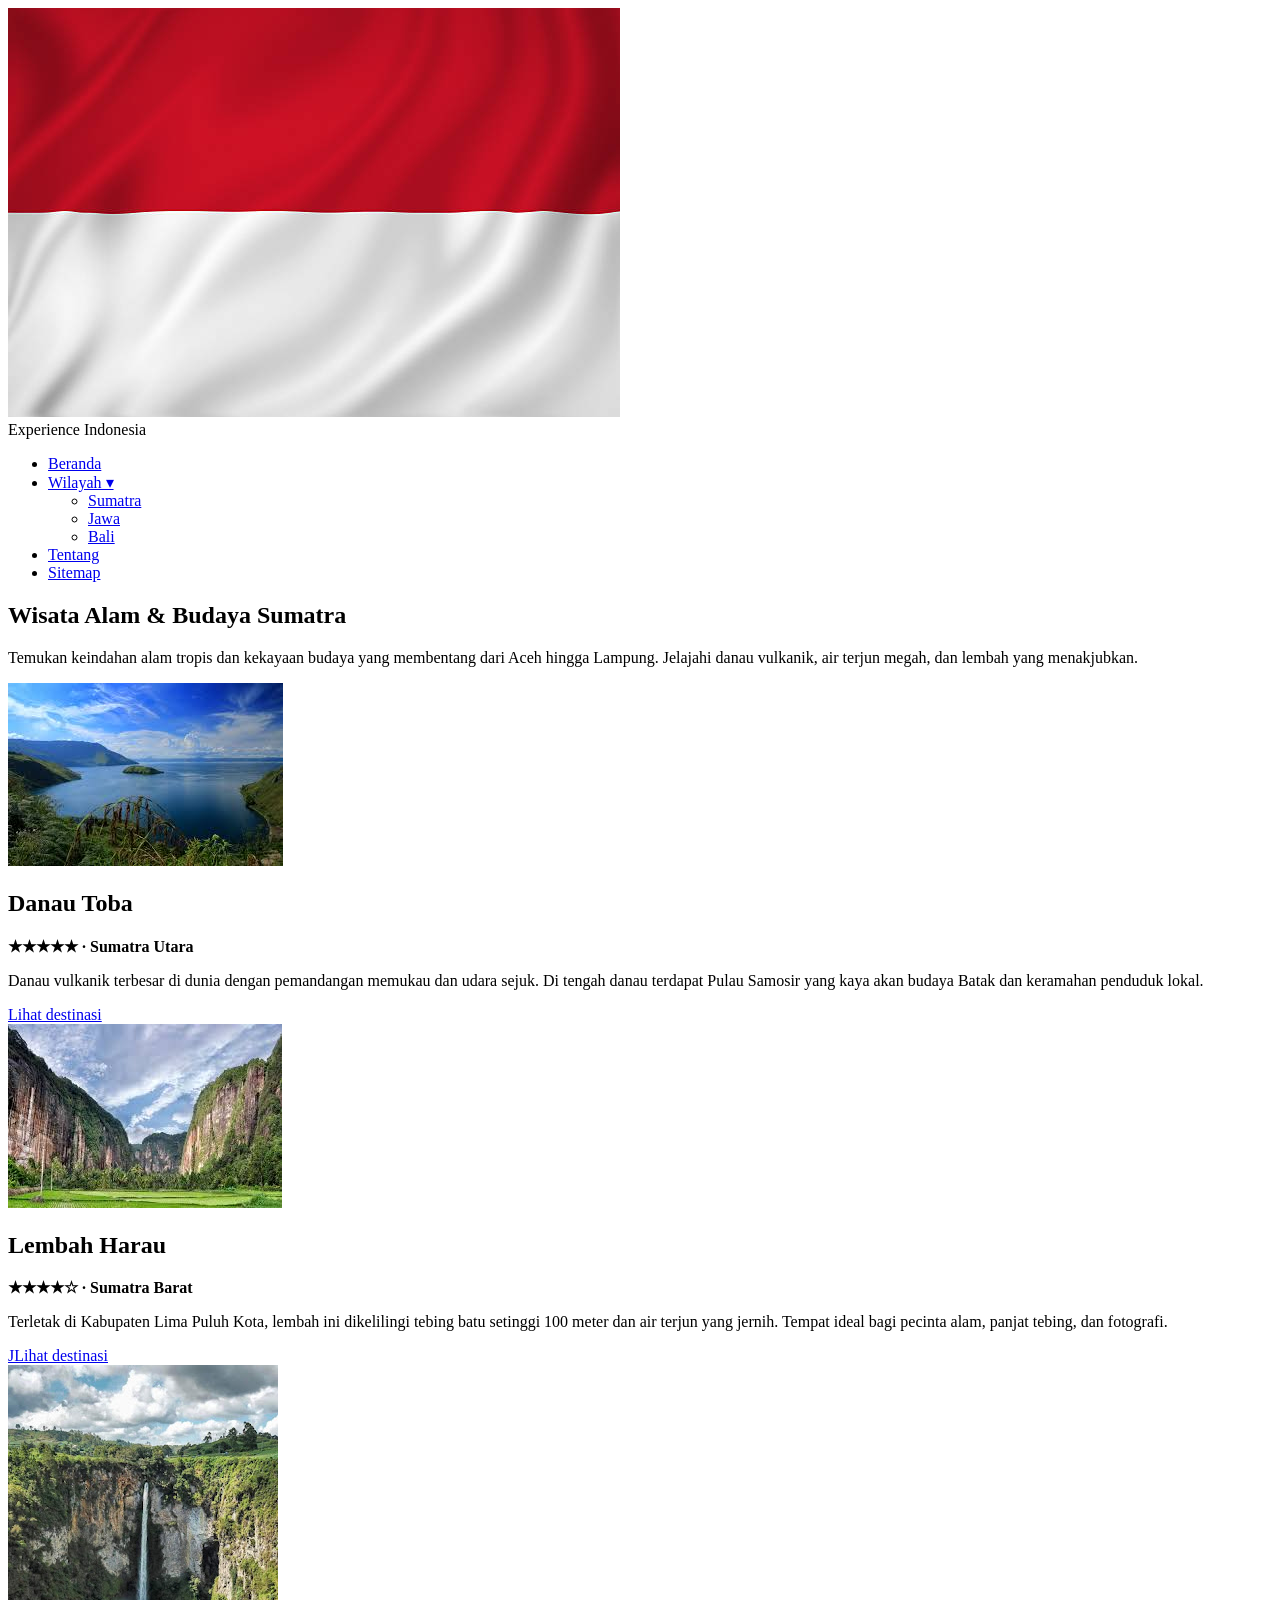
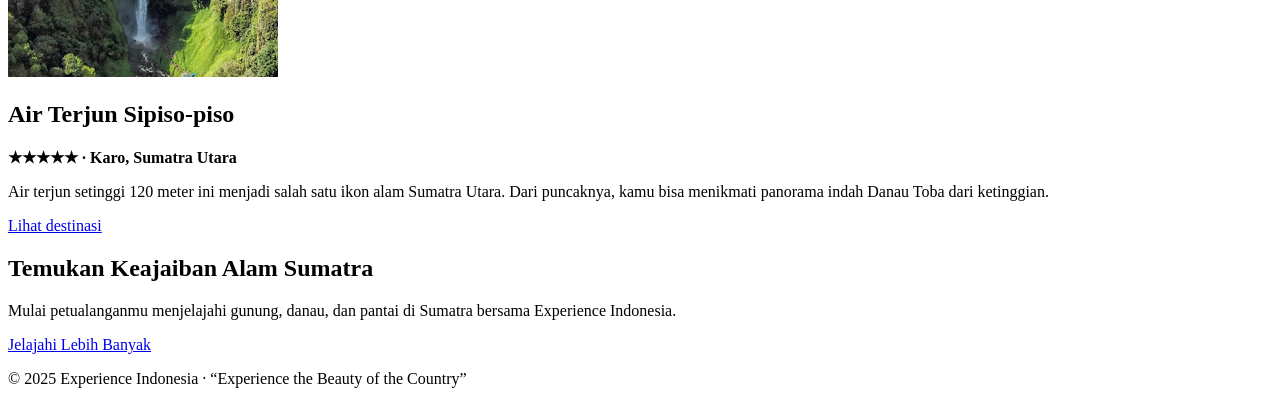
==== WisataSumatra.html @ 24ee21bb "Add files via upload" ====
<!DOCTYPE html>
<html lang="id">
<head>
    <meta charset="UTF-8">
    <meta name="viewport" content="width=device-width, initial-scale=1.0">
    <title>Wisata Sumatra | Experience Indonesia</title>
    <link rel="stylesheet" href="Wisata.css">
</head>
<body>
    <!-- ===== Navbar ===== -->
    <header class="navbar">
        <div class="nav-container">
            <div class="nav-left">
                <div class="logo">
                    <img src="INDONESIA.jpg" alt="Indonesia">
                </div>
                <span class="brand">Experience Indonesia</span>
            </div>
            <nav>
                <ul>
                    <li><a href="index.html">Beranda</a></li>
                    <li>
                        <a href="#">Wilayah ▾</a>
                        <ul>
                            <li><a href="TentangSumatra.html">Sumatra</a></li>
                            <li><a href="TentangJawa.html">Jawa</a></li>
                            <li><a href="TentangBali.html">Bali</a></li>
                        </ul>
                    </li>
                    <li><a href="Tentang.html">Tentang</a></li>
                    <li><a href="Sitemap.html">Sitemap</a></li>
                </ul>
            </nav>
        </div>
    </header>

    <!-- ===== Hero Section ===== -->
    <section class="hero">
        <div class="hero-text">
            <h1>Wisata Alam & Budaya Sumatra</h1>
            <p>Temukan keindahan alam tropis dan kekayaan budaya yang membentang dari Aceh hingga Lampung.  
            Jelajahi danau vulkanik, air terjun megah, dan lembah yang menakjubkan.</p>
        </div>
    </section>

    <!-- ===== Destinasi Section ===== -->
    <section class="destination-section">
        <div class="destination-card">
            <img src="Hanananu.jpg" alt="Danau Toba">
            <div class="destination-info">
                <h2>Danau Toba</h2>
                <p><strong>★★★★★ · Sumatra Utara</strong></p>
                <p>Danau vulkanik terbesar di dunia dengan pemandangan memukau dan udara sejuk.  
                Di tengah danau terdapat Pulau Samosir yang kaya akan budaya Batak dan keramahan penduduk lokal.</p>
                <a href="https://www.google.com/maps/place/Danau+Toba/@2.610761,98.8359673,10z/data=!3m1!4b1!4m6!3m5!1s0x3031de07a843b6ad:0xc018edffa69c0d05!8m2!3d2.7860786!4d98.6160674!16zL20vMDRuNGY?entry=ttu&g_ep=EgoyMDI1MTEwNC4xIKXMDSoASAFQAw%3D%3D" class="btn">Lihat destinasi</a>
            </div>
        </div>

        <div class="destination-card reverse">
            <img src="Lembah Harau.jpeg" alt="Lembah Harau">
            <div class="destination-info">
                <h2>Lembah Harau</h2>
                <p><strong>★★★★☆ · Sumatra Barat</strong></p>
                <p>Terletak di Kabupaten Lima Puluh Kota, lembah ini dikelilingi tebing batu setinggi 100 meter dan air terjun yang jernih.  
                Tempat ideal bagi pecinta alam, panjat tebing, dan fotografi.</p>
                <a href="www.google.com/maps/place/Lembah+Harau/@-0.1070686,100.6669716,15z/data=!4m10!1m2!2m1!1slembah+harau!3m6!1s0x2e2ab31922ab0fdf:0x581641322ca49a0e!8m2!3d-0.1100325!4d100.6641113!15sCgxsZW1iYWggaGFyYXWSARJ0b3VyaXN0X2F0dHJhY3Rpb27gAQA!16s%2Fg%2F11h9ksgyv4?entry=ttu&g_ep=EgoyMDI1MTEwNC4xIKXMDSoASAFQAw%3D%3D" class="btn">JLihat destinasi</a>
            </div>
        </div>

        <div class="destination-card">
            <img src="Air Terjun Sipiso-piso.jpg" alt="Air Terjun Sipiso-piso">
            <div class="destination-info">
                <h2>Air Terjun Sipiso-piso</h2>
                <p><strong>★★★★★ · Karo, Sumatra Utara</strong></p>
                <p>Air terjun setinggi 120 meter ini menjadi salah satu ikon alam Sumatra Utara.  
                Dari puncaknya, kamu bisa menikmati panorama indah Danau Toba dari ketinggian.</p>
                <a href="https://www.google.com/maps/place/Air+Terjun+Sipisopiso/@2.9164873,98.5195038,17z/data=!3m1!4b1!4m6!3m5!1s0x3031ad70b69431e9:0x8d2b0d8b4069f47f!8m2!3d2.9164873!4d98.5195038!16s%2Fg%2F11c1g6qdhc?entry=ttu&g_ep=EgoyMDI1MTEwNC4xIKXMDSoASAFQAw%3D%3D" class="btn">Lihat destinasi</a>
            </div>
        </div>
    </section>

    <!-- ===== CTA Section ===== -->
    <section class="cta">
        <h2>Temukan Keajaiban Alam Sumatra</h2>
        <p>Mulai petualanganmu menjelajahi gunung, danau, dan pantai di Sumatra bersama Experience Indonesia.</p>
        <a href="TentangSumatra.html" class="btn-cta">Jelajahi Lebih Banyak</a>
    </section>

    <!-- ===== Footer ===== -->
    <footer class="footer">
        <p>&copy; 2025 Experience Indonesia · “Experience the Beauty of the Country”</p>
    </footer>
</body>
</html>
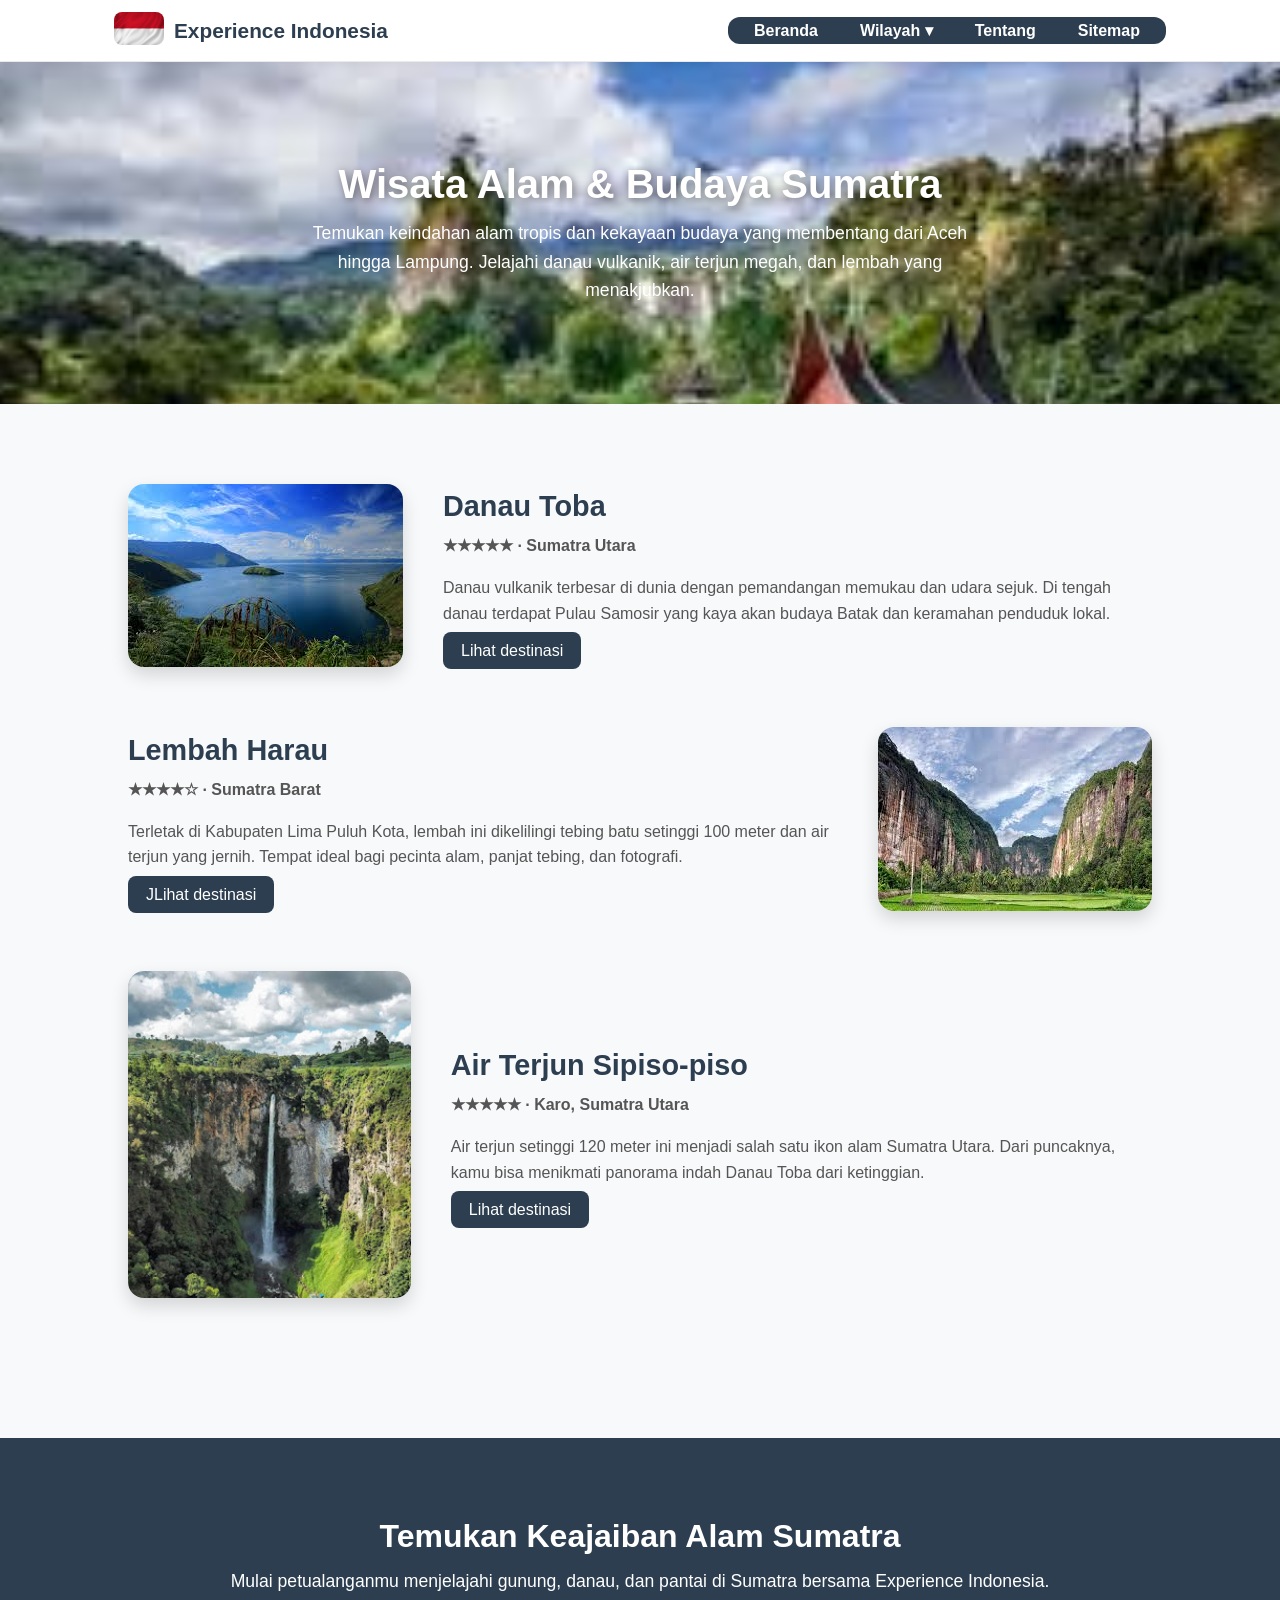
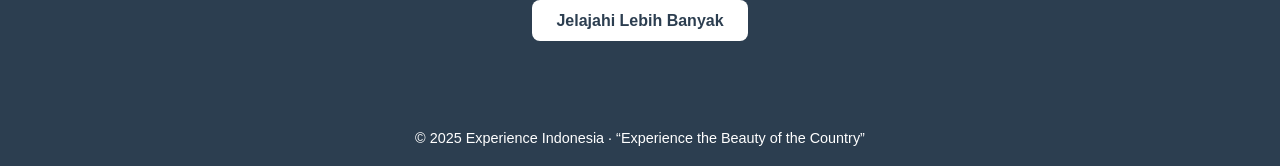
==== commit 20c72e3e: "Update WisataSumatra.html" ====
--- a/WisataSumatra.html
+++ b/WisataSumatra.html
@@ -4,7 +4,7 @@
     <meta charset="UTF-8">
     <meta name="viewport" content="width=device-width, initial-scale=1.0">
     <title>Wisata Sumatra | Experience Indonesia</title>
-    <link rel="stylesheet" href="Wisata.css">
+    <link rel="stylesheet" href="wisata.css">
 </head>
 <body>
     <!-- ===== Navbar ===== -->
@@ -92,3 +92,5 @@
     </footer>
 </body>
 </html>
+
+
--- a/wisata.css
+++ b/wisata.css
@@ -0,0 +1,208 @@
+/* ===== Reset ===== */
+* {
+    margin: 0;
+    padding: 0;
+    box-sizing: border-box;
+    font-family: "Poppins", sans-serif;
+}
+
+/* ===== Navbar ===== */
+.navbar {
+    background: #ffffff;
+    border-bottom: 1px solid #eaeaea;
+    position: sticky;
+    top: 0;
+    z-index: 100;
+    box-shadow: 0 2px 8px rgba(0, 0, 0, 0.05);
+}
+
+.nav-container {
+    max-width: 1100px;
+    margin: auto;
+    padding: 12px 24px;
+    display: flex;
+    align-items: center;
+    justify-content: space-between;
+}
+
+.nav-left {
+    display: flex;
+    align-items: center;
+    gap: 10px;
+}
+
+.logo img {
+    width: 50px;
+    border-radius: 8px;
+}
+
+.brand {
+    font-weight: 700;
+    font-size: 1.3rem;
+    color: #2c3e50;
+}
+
+nav {
+    background: #2c3e50;
+    border-radius: 12px;
+    padding: 4px 10px;
+}
+
+nav ul {
+    list-style: none;
+    display: flex;
+    align-items: center;
+    gap: 10px;
+}
+
+nav ul li {
+    position: relative;
+}
+
+nav ul li a {
+    color: white;
+    text-decoration: none;
+    padding: 10px 16px;
+    font-weight: 600;
+    border-radius: 8px;
+    transition: 0.3s ease;
+}
+
+nav ul li a:hover {
+    background: #1a252f;
+    transform: scale(1.05);
+}
+
+nav ul li ul {
+    display: none;
+    position: absolute;
+    top: 45px;
+    left: 0;
+    background: #1f2e3d;
+    border-radius: 8px;
+    min-width: 180px;
+    box-shadow: 0 8px 20px rgba(0, 0, 0, 0.25);
+}
+
+nav ul li:hover ul {
+    display: block;
+}
+
+nav ul li ul li a {
+    padding: 10px 16px;
+    display: block;
+}
+
+/* ===== Hero ===== */
+.hero {
+    background: url('Alalahadid.jpg') center/cover no-repeat;
+    color: white;
+    text-align: center;
+    padding: 100px 20px;
+    background-attachment: fixed;
+}
+
+.hero-text h1 {
+    font-size: 2.5rem;
+    margin-bottom: 12px;
+    text-shadow: 2px 2px 8px rgba(0,0,0,0.5);
+}
+
+.hero-text p {
+    font-size: 1.1rem;
+    max-width: 700px;
+    margin: auto;
+    line-height: 1.6;
+}
+
+/* ===== Destination Section ===== */
+.destination-section {
+    padding: 80px 10%;
+    background: #f8f9fb;
+}
+
+.destination-card {
+    display: flex;
+    align-items: center;
+    gap: 40px;
+    margin-bottom: 60px;
+}
+
+.destination-card.reverse {
+    flex-direction: row-reverse;
+}
+
+.destination-card img {
+    width: 45%;
+    border-radius: 16px;
+    box-shadow: 0 8px 18px rgba(0,0,0,0.15);
+}
+
+.destination-info h2 {
+    font-size: 1.8rem;
+    color: #2c3e50;
+    margin-bottom: 10px;
+}
+
+.destination-info p {
+    color: #555;
+    font-size: 1rem;
+    line-height: 1.6;
+    margin-bottom: 16px;
+}
+
+.btn {
+    background: #2c3e50;
+    color: white;
+    text-decoration: none;
+    padding: 10px 18px;
+    border-radius: 8px;
+    transition: 0.3s;
+}
+
+.btn:hover {
+    background: #1a252f;
+    transform: translateY(-2px);
+}
+
+/* ===== CTA ===== */
+.cta {
+    text-align: center;
+    background: #2c3e50;
+    color: white;
+    padding: 80px 20px;
+}
+
+.cta h2 {
+    font-size: 2rem;
+    margin-bottom: 16px;
+}
+
+.cta p {
+    font-size: 1.1rem;
+    margin-bottom: 20px;
+}
+
+.btn-cta {
+    background: white;
+    color: #2c3e50;
+    text-decoration: none;
+    padding: 12px 24px;
+    border-radius: 8px;
+    font-weight: bold;
+    transition: 0.3s;
+}
+
+.btn-cta:hover {
+    background: #f1f1f1;
+    transform: translateY(-3px);
+}
+
+/* ===== Footer ===== */
+.footer {
+    background: #2c3e50;
+    color: white;
+    text-align: center;
+    padding: 20px;
+    font-size: 0.9rem;
+}
